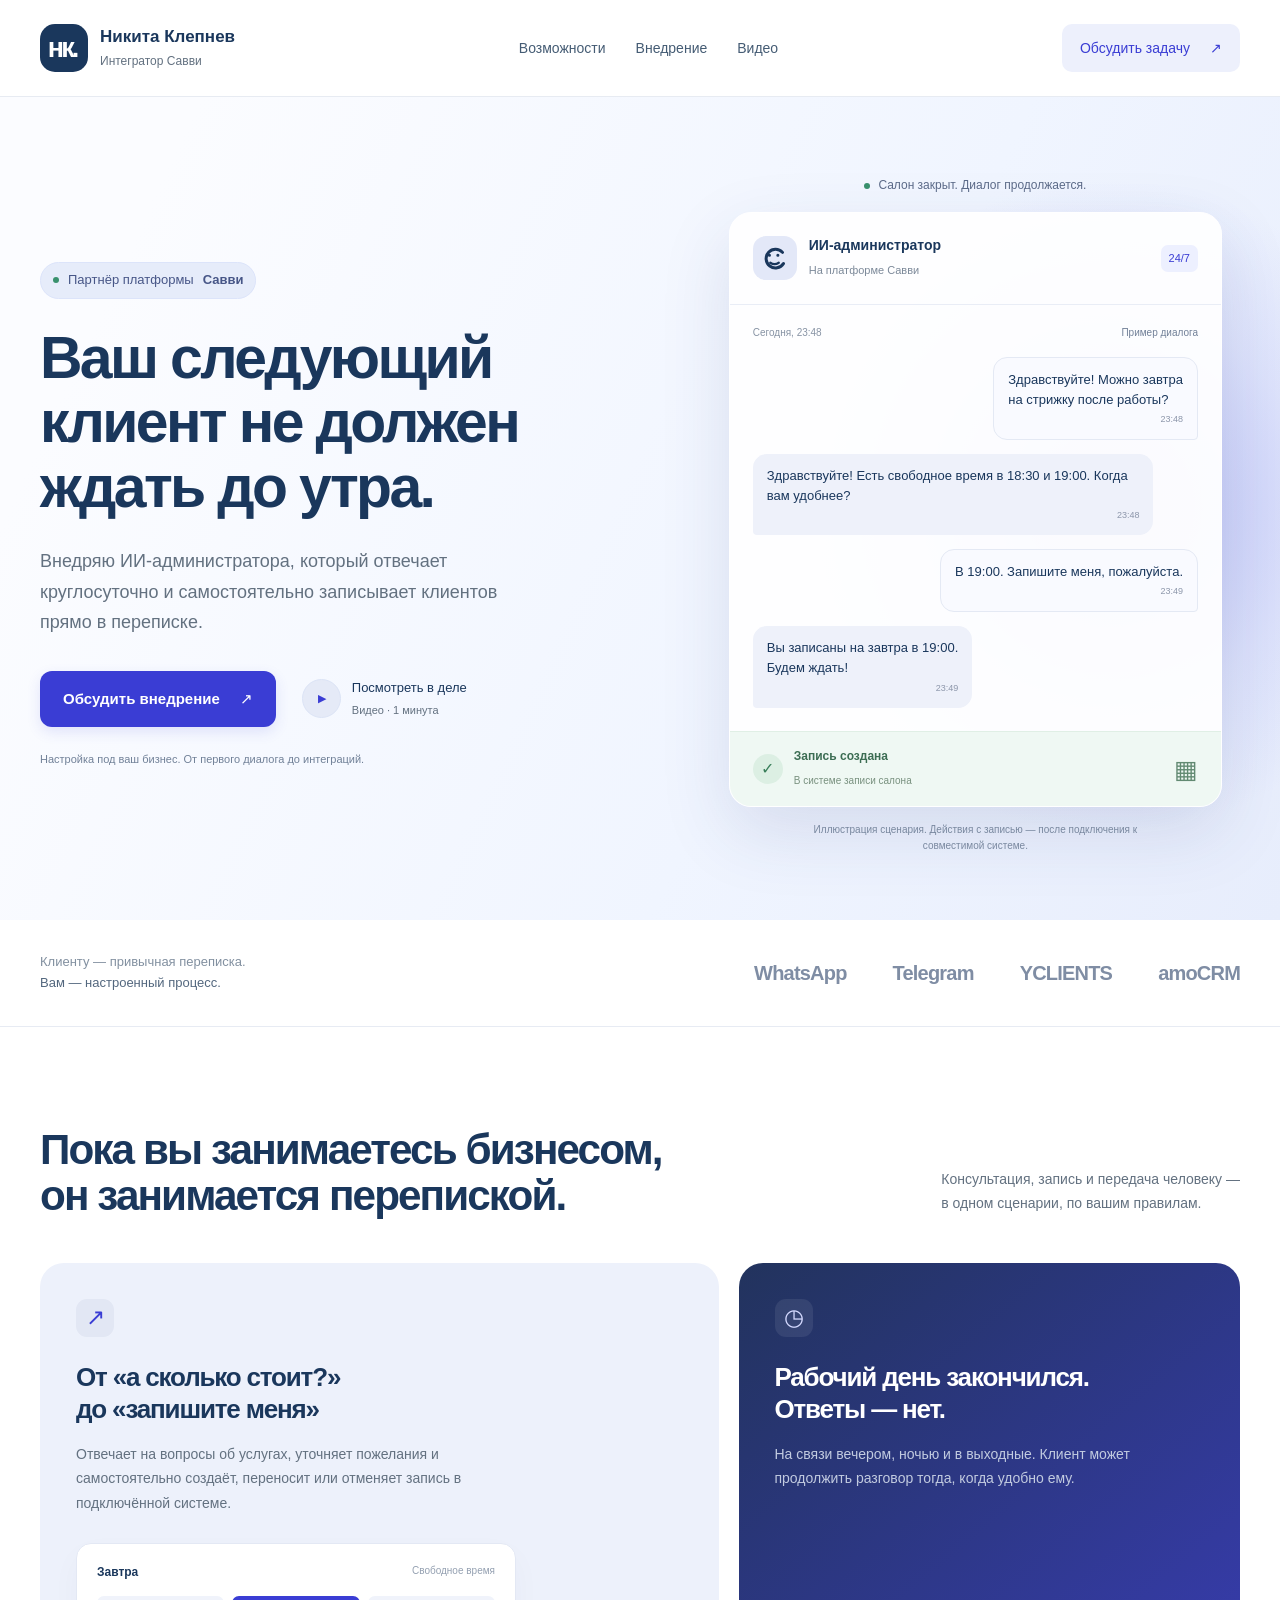
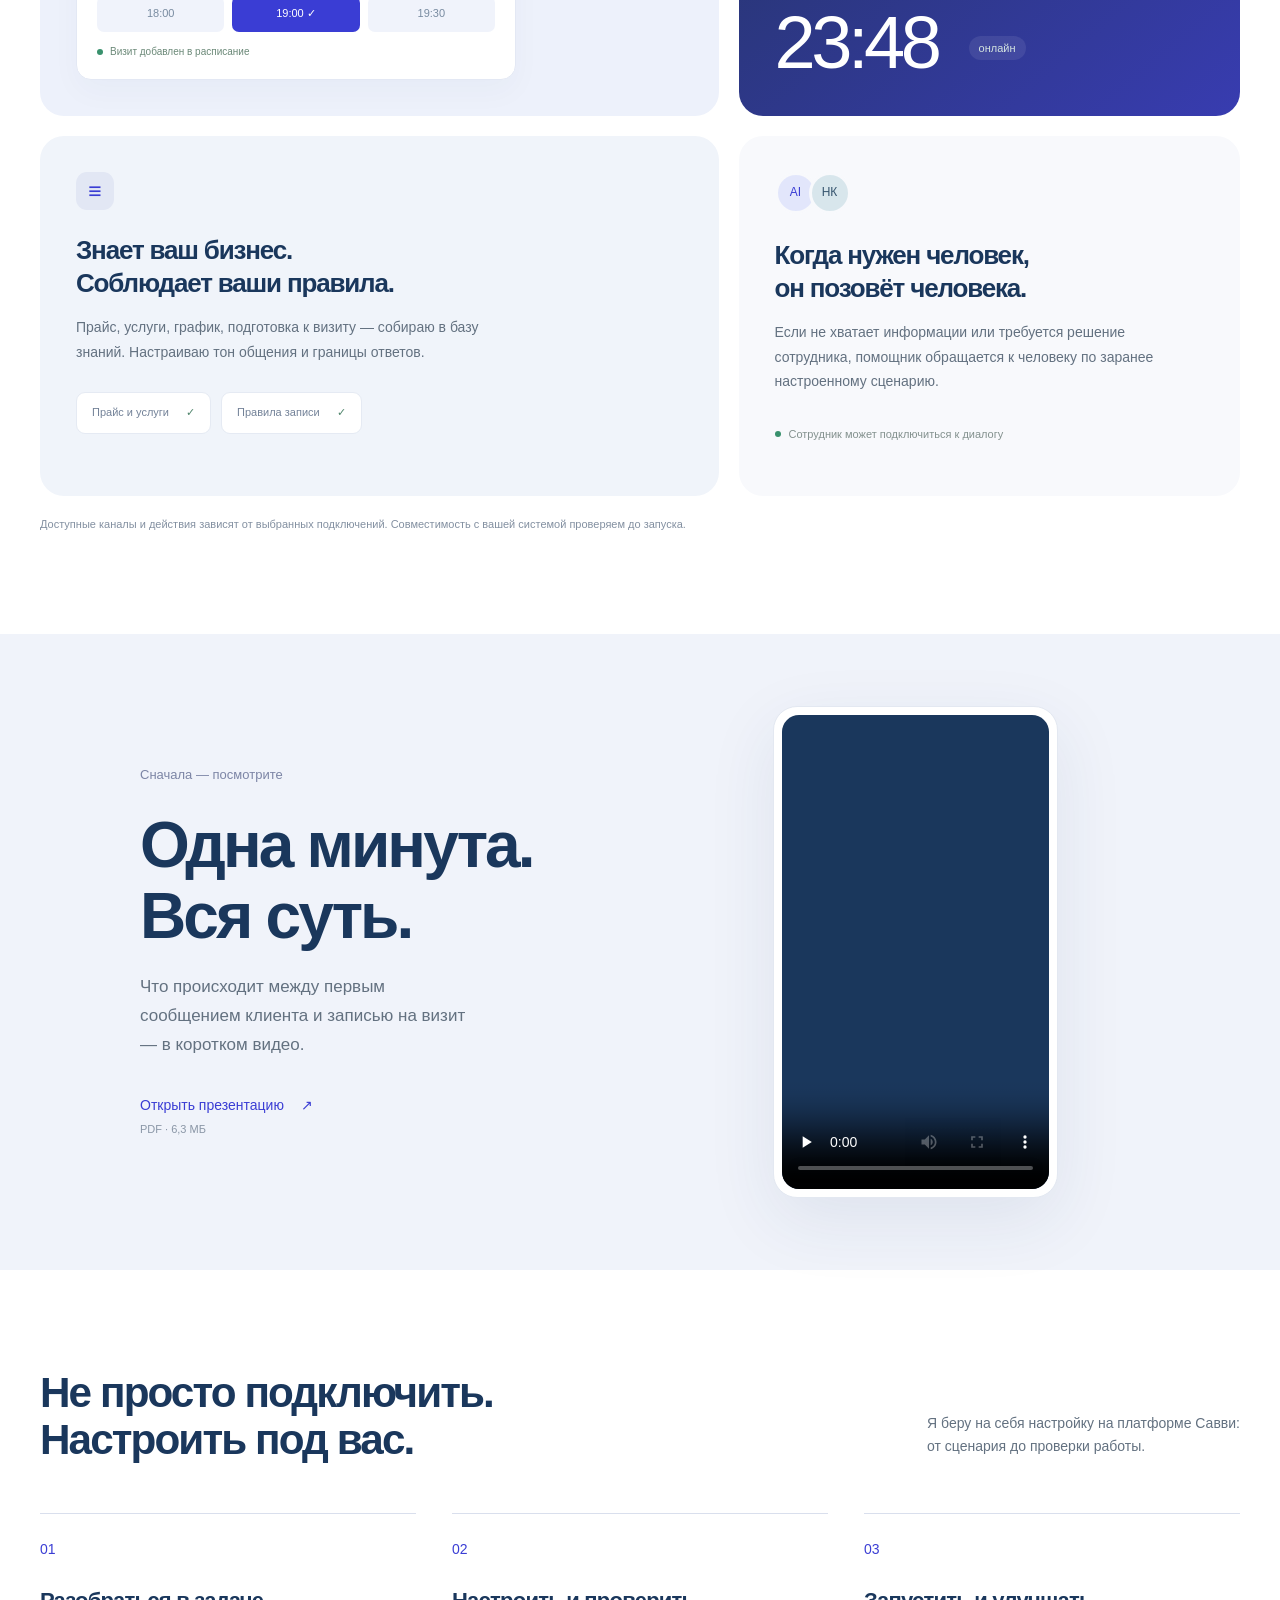
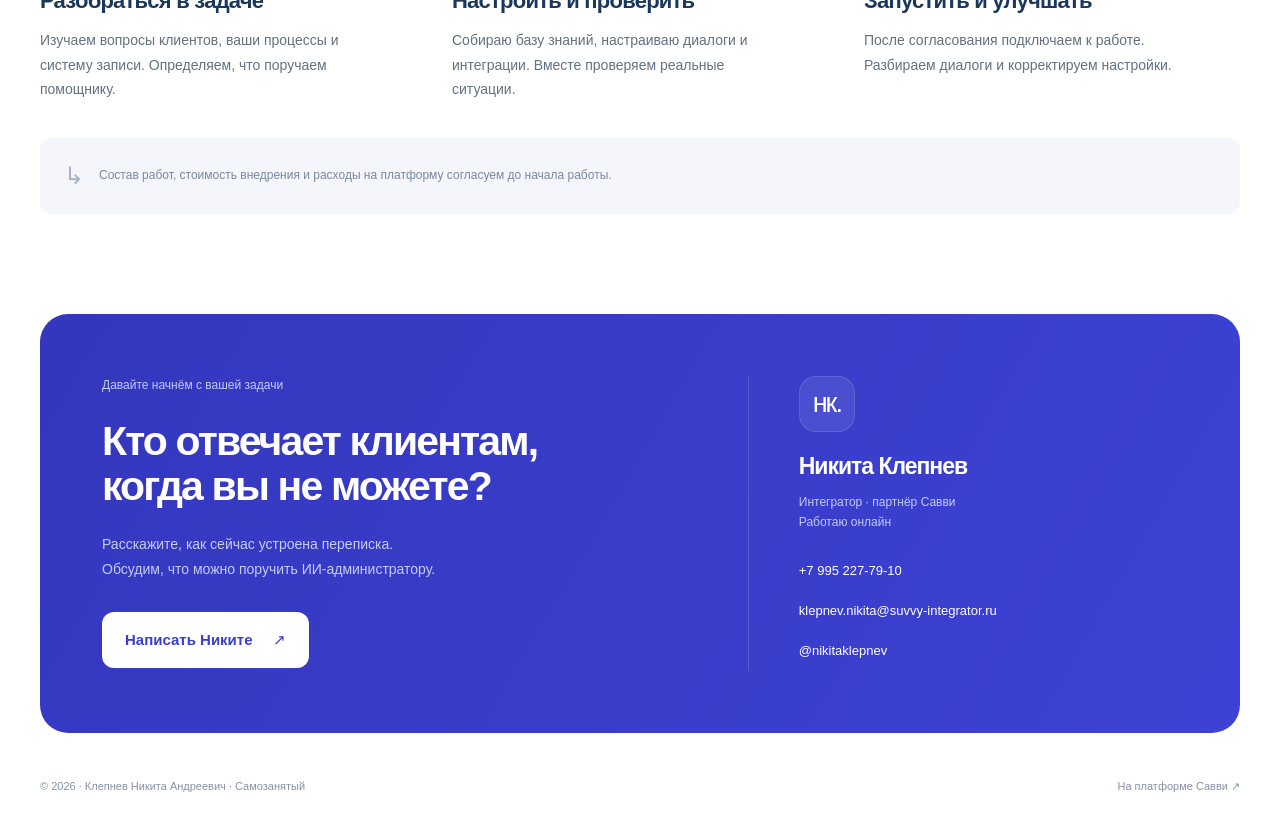
==== index.html @ eac0a766 "Add website page and styles" ====
<!doctype html>
<html lang="ru"><head>
<meta charset="utf-8"><meta name="viewport" content="width=device-width, initial-scale=1"><meta name="theme-color" content="#3a3dd4">
<meta name="description" content="Никита Клепнев — партнёр Савви. Внедрение ИИ-администраторов: круглосуточные ответы, запись в переписке и интеграции для бизнеса.">
<title>Никита Клепнев — внедрение ИИ-администраторов на Савви</title>
<link rel="icon" href="assets/icon.svg" type="image/svg+xml"><link rel="preload" href="assets/onest-cyrillic.woff2" as="font" type="font/woff2" crossorigin><link rel="stylesheet" href="style.css">
</head><body>
<a class="skip" href="#main">Перейти к содержимому</a>
<header class="header"><div class="shell nav"><a class="identity" href="#"><span class="monogram" aria-hidden="true">нк.</span><span>Никита Клепнев<small>Интегратор Савви</small></span></a><nav aria-label="Основная навигация"><a href="#possibilities">Возможности</a><a href="#approach">Внедрение</a><a href="#demo">Видео</a></nav><a class="nav-contact" href="https://t.me/nikitaklepnev" target="_blank" rel="noopener noreferrer">Обсудить задачу <span aria-hidden="true">↗</span></a></div></header>
<main id="main">
<section class="hero"><div class="shell hero-layout"><div class="hero-copy"><div class="partner"><span class="status-dot" aria-hidden="true"></span>Партнёр платформы <a href="https://suvvy.ai" target="_blank" rel="noopener noreferrer">Савви</a></div><h1>Ваш следующий<br>клиент не должен<br>ждать до утра.</h1><p class="hero-description">Внедряю ИИ-администратора, который отвечает круглосуточно и самостоятельно записывает клиентов прямо в переписке.</p><div class="hero-actions"><a class="button primary" href="https://t.me/nikitaklepnev" target="_blank" rel="noopener noreferrer">Обсудить внедрение <span aria-hidden="true">↗</span></a><a class="watch" href="#demo"><span class="play-small" aria-hidden="true">▶</span><span>Посмотреть в деле<small>Видео · 1 минута</small></span></a></div><div class="hero-caption">Настройка под ваш бизнес. От первого диалога до интеграций.</div></div>
<div class="hero-product"><div class="orbit-label"><span class="status-dot" aria-hidden="true"></span>Салон закрыт. Диалог продолжается.</div><div class="product-window"><div class="window-top"><div class="agent-icon" aria-hidden="true"><svg viewBox="0 0 32 32" fill="none"><path d="M24 10a10 10 0 1 0 1 12M10 13h.1M19 13h.1" stroke="currentColor" stroke-width="3.2" stroke-linecap="round"/><path d="M11 21c3 2 6 2 9 0" stroke="currentColor" stroke-width="2.5" stroke-linecap="round"/></svg></div><div><strong>ИИ-администратор</strong><span>На платформе Савви</span></div><div class="online">24/7</div></div><div class="dialogue"><div class="message-meta">Сегодня, 23:48 <span>Пример диалога</span></div><div class="message customer">Здравствуйте! Можно завтра<br>на стрижку после работы?<time>23:48</time></div><div class="message assistant">Здравствуйте! Есть свободное время в 18:30 и 19:00. Когда вам удобнее?<time>23:48</time></div><div class="message customer">В 19:00. Запишите меня, пожалуйста.<time>23:49</time></div><div class="message assistant">Вы записаны на завтра в 19:00.<br>Будем ждать!<time>23:49</time></div></div><div class="booking"><span class="checkmark" aria-hidden="true">✓</span><div><strong>Запись создана</strong><span>В системе записи салона</span></div><span class="calendar-mark" aria-hidden="true">▦</span></div></div><p class="product-note">Иллюстрация сценария. Действия с записью — после подключения к совместимой системе.</p></div></div></section>
<div class="channel-band"><div class="shell channel-inner"><p>Клиенту — привычная переписка.<br><strong>Вам — настроенный процесс.</strong></p><div class="channels"><span>WhatsApp</span><span>Telegram</span><span>YCLIENTS</span><span>amoCRM</span></div></div></div>
<section class="shell section" id="possibilities"><div class="section-heading"><h2>Пока вы занимаетесь бизнесом,<br>он занимается перепиской.</h2><p>Консультация, запись и передача человеку —<br>в одном сценарии, по вашим правилам.</p></div><div class="feature-grid">
<article class="feature feature-wide"><div class="feature-copy"><span class="feature-icon" aria-hidden="true">↗</span><h3>От «а сколько стоит?»<br>до «запишите меня»</h3><p>Отвечает на вопросы об услугах, уточняет пожелания и самостоятельно создаёт, переносит или отменяет запись в подключённой системе.</p></div><div class="schedule" aria-hidden="true"><div class="schedule-heading"><span>Завтра</span><span>Свободное время</span></div><div class="slots"><span>18:00</span><span class="chosen">19:00 ✓</span><span>19:30</span></div><div class="schedule-line"><span class="status-dot"></span>Визит добавлен в расписание</div></div></article>
<article class="feature night"><span class="feature-icon" aria-hidden="true">◷</span><h3>Рабочий день закончился.<br>Ответы — нет.</h3><p>На связи вечером, ночью и в выходные. Клиент может продолжить разговор тогда, когда удобно ему.</p><div class="night-time" aria-hidden="true">23:48 <span>онлайн</span></div></article>
<article class="feature knowledge"><span class="feature-icon" aria-hidden="true">≡</span><h3>Знает ваш бизнес.<br>Соблюдает ваши правила.</h3><p>Прайс, услуги, график, подготовка к визиту — собираю в базу знаний. Настраиваю тон общения и границы ответов.</p><div class="document-stack" aria-hidden="true"><span>Прайс и услуги <i>✓</i></span><span>Правила записи <i>✓</i></span></div></article>
<article class="feature human"><div class="human-mark" aria-hidden="true"><span>AI</span><span>НК</span></div><h3>Когда нужен человек,<br>он позовёт человека.</h3><p>Если не хватает информации или требуется решение сотрудника, помощник обращается к человеку по заранее настроенному сценарию.</p><div class="handover"><span class="status-dot" aria-hidden="true"></span>Сотрудник может подключиться к диалогу</div></article></div><p class="integration-note">Доступные каналы и действия зависят от выбранных подключений. Совместимость с вашей системой проверяем до запуска.</p></section>
<section class="video-section" id="demo"><div class="shell video-layout"><div><div class="section-kicker">Сначала — посмотрите</div><h2>Одна минута.<br>Вся суть.</h2><p>Что происходит между первым сообщением клиента и записью на визит — в коротком видео.</p><a class="text-link" href="assets/savvi-presentation.pdf" target="_blank" rel="noopener noreferrer">Открыть презентацию <span aria-hidden="true">↗</span><small>PDF · 6,3 МБ</small></a></div><div class="video-frame"><video controls playsinline preload="none" aria-label="Видео об ИИ-администраторе Савви" poster="assets/video-poster.svg"><source src="assets/savvi-demo.mp4" type="video/mp4">Ваш браузер не поддерживает видео. <a href="assets/savvi-demo.mp4">Скачать видео</a></video></div></div></section>
<section class="shell section approach" id="approach"><div class="section-heading"><h2>Не просто подключить.<br>Настроить под вас.</h2><p>Я беру на себя настройку на платформе Савви:<br>от сценария до проверки работы.</p></div><ol class="steps"><li><span class="step-number">01</span><h3>Разобраться в задаче</h3><p>Изучаем вопросы клиентов, ваши процессы и систему записи. Определяем, что поручаем помощнику.</p></li><li><span class="step-number">02</span><h3>Настроить и проверить</h3><p>Собираю базу знаний, настраиваю диалоги и интеграции. Вместе проверяем реальные ситуации.</p></li><li><span class="step-number">03</span><h3>Запустить и улучшать</h3><p>После согласования подключаем к работе. Разбираем диалоги и корректируем настройки.</p></li></ol><div class="scope-note"><span aria-hidden="true">↳</span><p>Состав работ, стоимость внедрения и расходы на платформу согласуем до начала работы.</p></div></section>
<section class="shell contact-section" id="contacts"><div class="contact-panel"><div class="contact-main"><div class="section-kicker">Давайте начнём с вашей задачи</div><h2>Кто отвечает клиентам,<br>когда вы не можете?</h2><p>Расскажите, как сейчас устроена переписка.<br>Обсудим, что можно поручить ИИ-администратору.</p><a class="button light" href="https://t.me/nikitaklepnev" target="_blank" rel="noopener noreferrer">Написать Никите <span aria-hidden="true">↗</span></a></div><div class="contact-person"><div class="person-monogram" aria-hidden="true">нк.</div><h3>Никита Клепнев</h3><p>Интегратор · партнёр Савви<br>Работаю онлайн</p><a href="tel:+79952277910">+7 995 227-79-10</a><a href="mailto:klepnev.nikita@suvvy-integrator.ru">klepnev.nikita@<wbr>suvvy-integrator.ru</a><a href="https://t.me/nikitaklepnev" target="_blank" rel="noopener noreferrer">@nikitaklepnev</a></div></div></section>
</main><footer class="shell footer"><span>© 2026 · Клепнев Никита Андреевич · Самозанятый</span><a href="https://suvvy.ai" target="_blank" rel="noopener noreferrer">На платформе Савви ↗</a></footer></body></html>
---- style.css ----
@font-face{font-family:Onest;src:url('assets/onest-cyrillic.woff2') format('woff2');font-weight:100 900;font-display:swap;unicode-range:U+0301,U+0400-045F,U+0490-0491,U+04B0-04B1,U+2116}
@font-face{font-family:Onest;src:url('assets/onest-latin.woff2') format('woff2');font-weight:100 900;font-display:swap}
:root{--ink:#1a375c;--accent:#3a3dd4;--accent-hover:#3032b4;--muted:#637180;--light:#f0f4fa;--lavender:#e3e8f8;--line:#dfe6f0;--white:#fff;--radius:24px;--shell:1240px}
*{box-sizing:border-box}html{scroll-behavior:smooth;scroll-padding-top:30px}body{margin:0;background:white;color:var(--ink);font:16px/1.6 Onest,Arial,sans-serif;-webkit-font-smoothing:antialiased}a{color:inherit;text-decoration:none}button,a{-webkit-tap-highlight-color:transparent}a:focus-visible,video:focus-visible{outline:3px solid #e39d2d;outline-offset:5px}::selection{background:#dce0ff}h1,h2,h3,p{margin:0}h1,h2,h3{letter-spacing:-.045em;line-height:1.1;font-weight:550}h1{font-size:clamp(46px,4.6vw,68px)}h2{font-size:clamp(33px,3.3vw,48px)}h3{font-size:26px;line-height:1.25}.shell{width:min(var(--shell),calc(100% - 80px));margin-inline:auto}.skip{position:fixed;top:8px;left:8px;z-index:10;background:var(--accent);color:white;padding:12px;transform:translateY(-150%)}.skip:focus{transform:none}.header{background:white;border-bottom:1px solid #e7ebf2}.nav{display:flex;align-items:center;justify-content:space-between;gap:30px;min-height:96px}.identity{display:flex;align-items:center;gap:12px;font-size:17px;font-weight:600;line-height:1.35}.identity small{display:block;font-size:12px;font-weight:400;color:var(--muted);margin-top:4px}.monogram{font-size:27px;background:var(--ink);color:white;width:48px;height:48px;border-radius:15px;display:grid;place-items:center;letter-spacing:-3px;padding-right:4px}nav{display:flex;gap:30px;font-size:14px;color:#455c74}nav a:hover{color:var(--accent)}.nav-contact{font-size:14px;color:var(--accent);background:#edf0fc;border-radius:10px;padding:13px 18px;display:flex;gap:20px;min-height:48px;align-items:center}.nav-contact:hover{background:#e3e7fa}
.hero{position:relative;isolation:isolate;background:linear-gradient(115deg,#fbfcff 12%,#f0f5ff 62%,#e7edfc 100%);overflow:hidden}.hero:before{content:"";position:absolute;z-index:-1;right:-160px;top:80px;width:660px;height:660px;background:radial-gradient(ellipse,#6b6feb61 0,#969af22b 43%,transparent 70%)}.hero-layout{display:grid;grid-template-columns:1.12fr 1fr;gap:78px;padding-block:79px 66px;align-items:center}.partner{font-size:13px;display:inline-flex;align-items:center;gap:9px;padding:7px 12px;background:#e6ecfa;border:1px solid #dce4fa;border-radius:20px;color:#475687;margin-bottom:27px}.partner a{font-weight:650}.status-dot{display:inline-block;flex:none;width:6px;height:6px;border-radius:50%;background:#39916d}.hero-description{font-size:18px;line-height:1.7;color:var(--muted);max-width:500px;margin-top:26px}.hero-actions{display:flex;gap:26px;align-items:center;margin-top:33px}.button{display:inline-flex;justify-content:center;align-items:center;gap:20px;min-height:56px;padding:15px 23px;border-radius:12px;font-size:15px;font-weight:550;transition:background .18s}.primary{color:white;background:var(--accent);box-shadow:0 5px 14px #3a3dd420}.primary:hover{background:var(--accent-hover)}.watch{display:flex;align-items:center;gap:11px;font-size:13px;min-height:48px}.watch small{display:block;color:var(--muted);font-size:11px;margin-top:3px}.play-small{height:39px;width:39px;background:#e5eaf7;border:1px solid #dce4f6;display:grid;place-items:center;border-radius:50%;font-size:11px;color:var(--accent);padding-left:2px}.hero-caption{font-size:11px;color:#718198;margin-top:24px;max-width:490px}.hero-product{position:relative;padding:0 18px}.orbit-label{display:flex;gap:8px;align-items:center;justify-content:center;font-size:12px;color:#5c6b89;margin-bottom:17px}.product-window{background:#ffffffed;border:1px solid white;border-radius:22px;box-shadow:0 25px 70px #2c3b7d21;overflow:hidden;position:relative}.window-top{display:flex;gap:12px;align-items:center;padding:22px 23px;border-bottom:1px solid #e9edf6}.agent-icon{background:var(--lavender);color:var(--ink);height:44px;width:44px;border-radius:13px;padding:7px}.agent-icon svg{width:100%;height:100%}.window-top strong{font-size:14px;display:block;line-height:1.5}.window-top span{font-size:11px;color:#7c8999}.online{font-size:11px;color:var(--accent);background:#edf0ff;border-radius:7px;padding:5px 8px;margin-left:auto}.dialogue{display:flex;flex-direction:column;gap:14px;padding:20px 23px 23px}.message-meta{display:flex;justify-content:space-between;font-size:10px;color:#8793a4;margin-bottom:2px}.message-meta span{color:#718098}.message{font-size:13px;line-height:1.55;max-width:90%;padding:12px 14px;border-radius:14px}.message time{display:block;font-size:9px;text-align:right;margin-top:3px;color:#8c96aa}.customer{align-self:flex-end;background:#f9faff;border:1px solid #e4e9f4;border-bottom-right-radius:4px}.assistant{align-self:flex-start;background:#eef1fa;border-bottom-left-radius:4px}.booking{display:flex;gap:11px;align-items:center;background:#eff8f3;border-top:1px solid #e0efe5;padding:15px 23px}.checkmark{height:30px;width:30px;display:grid;place-items:center;background:#dcefe3;color:#387e59;border-radius:50%}.booking strong{font-size:12px;display:block;font-weight:550;color:#3c6d53}.booking span:not(.checkmark):not(.calendar-mark){font-size:10px;color:#79917f}.calendar-mark{margin-left:auto;color:#628a72;font-size:25px}.product-note{font-size:10px;line-height:1.6;text-align:center;color:#7e8da2;max-width:350px;margin:15px auto 0}
.channel-band{border-bottom:1px solid #e7ebf3;background:#fff}.channel-inner{display:flex;justify-content:space-between;align-items:center;gap:28px;padding-block:32px}.channel-inner p{font-size:13px;color:#8290a0;line-height:1.6}.channel-inner strong{color:#53677e;font-weight:450}.channels{display:flex;align-items:center;gap:46px;color:#7f8da4;font-size:20px;font-weight:550;letter-spacing:-.04em}.section{padding-block:100px}.section-heading{display:flex;justify-content:space-between;gap:35px;align-items:flex-end;margin-bottom:43px}.section-heading p{font-size:14px;color:var(--muted);padding-bottom:4px;line-height:1.7}.feature-grid{display:grid;grid-template-columns:1.15fr .85fr;gap:20px}.feature{padding:36px;border-radius:var(--radius);background:var(--light);overflow:hidden}.feature p{font-size:14px;line-height:1.75;color:var(--muted);margin-top:16px;max-width:440px}.feature-icon{display:grid;place-items:center;width:38px;height:38px;background:#e2e7f4;color:var(--accent);border-radius:11px;font-size:23px;margin-bottom:24px}.feature-wide{background:#edf1fb;display:grid;grid-template-columns:1fr;min-height:380px}.feature-wide .feature-copy{max-width:470px}.schedule{background:white;border-radius:15px;border:1px solid #e3e8f4;padding:19px 20px;margin-top:28px;width:100%;max-width:440px;box-shadow:0 12px 30px #19375b08}.schedule-heading{display:flex;justify-content:space-between;font-size:12px;font-weight:550}.schedule-heading span+span{color:#94a0b1;font-size:10px;font-weight:400}.slots{display:flex;gap:8px;margin-top:14px}.slots>span{font-size:11px;flex:1;padding:9px 6px;border-radius:7px;background:#f0f3fb;text-align:center;color:#788ba0}.slots .chosen{background:var(--accent);color:white}.schedule-line{display:flex;align-items:center;gap:7px;margin-top:12px;font-size:10px;color:#6b8978}.night{background:linear-gradient(140deg,#22335d,#383cb0);color:#fff;display:flex;flex-direction:column;min-height:380px}.night .feature-icon{background:#ffffff14;color:#d5daff}.night p{color:#c2cbe0}.night-time{font-size:74px;font-weight:300;letter-spacing:-.06em;margin-top:auto;padding-top:30px;line-height:1}.night-time span{font-size:11px;letter-spacing:0;background:#ffffff15;padding:6px 10px;border-radius:15px;vertical-align:middle;color:#d4e4df;margin-left:15px}.knowledge{min-height:360px}.document-stack{display:flex;gap:10px;margin-top:28px;flex-wrap:wrap}.document-stack span{font-size:11px;background:white;padding:11px 15px;border:1px solid #e5eaf3;border-radius:9px;color:#738298}.document-stack i{font-style:normal;color:#50856c;margin-left:14px}.human{background:#f8f9fc;min-height:360px}.human-mark{display:flex;align-items:center;margin-bottom:25px}.human-mark span{display:grid;place-items:center;height:42px;width:42px;border-radius:50%;font-size:12px;border:3px solid #f8f9fc;background:#e2e6fb;color:var(--accent)}.human-mark span+span{margin-left:-8px;background:#d8e6ec;color:#36556e}.handover{display:flex;gap:8px;align-items:center;font-size:11px;color:#83918e;margin-top:32px;line-height:1.5}.integration-note{font-size:11px;color:#8390a1;margin-top:20px;max-width:680px}
.video-section{background:#f0f3fa;padding-block:72px}.video-layout{display:grid;grid-template-columns:1fr 1fr;gap:100px;align-items:center;max-width:1000px}.section-kicker{font-size:13px;color:#7c85a5;margin-bottom:24px}.video-layout h2{font-size:64px}.video-layout p{font-size:17px;color:var(--muted);line-height:1.7;margin-top:22px;max-width:340px}.text-link{display:block;font-size:14px;color:var(--accent);margin-top:34px;min-height:44px}.text-link>span{margin-left:13px}.text-link small{display:block;font-size:11px;color:#8a96a6;margin-top:5px}.video-frame{margin-inline:auto;max-width:285px;width:100%;padding:8px;background:white;border:1px solid #e3e8f1;border-radius:24px;box-shadow:0 22px 70px #243d6a16;line-height:0}.video-frame video{width:100%;aspect-ratio:9/16;object-fit:cover;border-radius:17px;background:var(--ink)}.steps{display:grid;grid-template-columns:repeat(3,1fr);gap:36px;list-style:none;padding:0;margin:50px 0 0}.steps li{border-top:1px solid #d9dfed;padding-top:24px}.step-number{display:block;font-size:14px;color:var(--accent);margin-bottom:26px}.steps h3{font-size:22px;letter-spacing:-.035em}.steps p{font-size:14px;line-height:1.75;color:var(--muted);margin-top:14px;max-width:330px}.scope-note{display:flex;align-items:center;gap:15px;padding:19px 24px;background:#f4f6fc;border-radius:12px;color:#79889e;margin-top:36px;font-size:12px}.scope-note>span{font-size:24px;color:#a9b1c6}.contact-section{padding-bottom:45px}.contact-panel{background:linear-gradient(120deg,#3437bd,#3e42d4);color:white;border-radius:28px;padding:62px;display:grid;grid-template-columns:1.35fr 1fr;gap:65px;position:relative;overflow:hidden}.contact-main h2{font-size:clamp(32px,3.2vw,45px)}.contact-main .section-kicker{color:#c4c9ff;font-size:12px}.contact-main p{font-size:14px;color:#c6ccf9;margin-top:23px;line-height:1.8}.light{background:white;color:var(--accent);margin-top:29px}.light:hover{background:#eef0ff}.contact-person{padding-left:50px;border-left:1px solid #ffffff26;display:flex;align-items:flex-start;flex-direction:column;justify-content:center}.person-monogram{height:56px;width:56px;display:grid;place-items:center;border-radius:17px;background:#ffffff17;border:1px solid #ffffff1f;font-size:27px;letter-spacing:-2px;margin-bottom:20px}.contact-person h3{font-size:23px}.contact-person p{font-size:12px;line-height:1.7;color:#c2c9fa;margin-block:11px 18px}.contact-person a{font-size:13px;line-height:1.5;min-height:40px;display:flex;align-items:center;flex-wrap:wrap}.contact-person a:hover{text-decoration:underline;text-underline-offset:5px}.footer{display:flex;justify-content:space-between;gap:20px;font-size:11px;color:#8792a3;padding-block:0 30px}.footer a{min-height:24px}
@media(min-width:1500px){.hero-layout{padding-block:92px 80px}.hero-description{font-size:19px}.product-window{max-width:470px;margin:auto}}
@media(max-width:1050px){.shell{width:calc(100% - 48px)}.nav{gap:20px}nav{gap:20px}.hero-layout{gap:30px;padding-block:60px}.hero-product{padding-inline:0}h1{font-size:53px}.hero-description{font-size:16px}.hero-actions{gap:15px;flex-wrap:wrap}.channels{gap:24px;font-size:17px}.section-heading{align-items:flex-start}.section-heading p{max-width:280px}.section-heading br{display:none}.contact-panel{padding:42px;gap:35px}.contact-person{padding-left:30px}.feature{padding:29px}.video-layout{gap:50px}}
@media(max-width:760px){.shell{width:calc(100% - 40px)}.nav{min-height:82px}.identity{font-size:14px;gap:9px}.identity small{font-size:10px}.monogram{width:39px;height:39px;font-size:24px;border-radius:12px}.nav nav{display:none}.nav-contact{font-size:12px;padding:10px 12px;gap:12px;min-height:44px}.hero-layout{grid-template-columns:1fr;gap:42px;padding-block:45px 36px}.hero-copy{max-width:560px}h1{font-size:clamp(41px,7.5vw,58px)}.hero-description{max-width:470px}.hero-caption{margin-top:19px}.hero-product{width:min(100%,430px);margin:auto}.hero:before{right:-320px;top:480px}.partner{margin-bottom:23px;font-size:11px}.hero-actions{margin-top:27px;gap:20px}.channel-inner{flex-direction:column;align-items:flex-start;gap:20px;padding-block:25px}.channel-inner p br{display:none}.channels{justify-content:space-between;width:100%;gap:12px;font-size:16px}.section{padding-block:65px}.section-heading{display:block;margin-bottom:30px}.section-heading h2{font-size:34px;max-width:520px}.section-heading p{max-width:460px;margin-top:18px}.feature-grid{grid-template-columns:1fr;gap:16px}.feature{padding:29px;min-height:0}.feature h3{font-size:25px}.feature p{font-size:14px}.night-time{font-size:64px;padding-top:38px}.video-layout{grid-template-columns:1fr;gap:34px}.video-layout h2{font-size:50px}.video-layout>div:first-child{max-width:460px}.video-layout p{max-width:420px;font-size:16px}.video-layout .section-kicker{margin-bottom:18px}.video-section{padding-block:52px}.video-frame{max-width:285px}.steps{grid-template-columns:1fr;gap:27px;margin-top:32px}.steps li{display:grid;grid-template-columns:33px 1fr;gap:0 14px;padding-top:24px}.step-number{margin:0}.steps p{grid-column:2;max-width:none;margin-top:11px}.steps h3{font-size:22px}.scope-note{padding:17px 20px;font-size:11px;line-height:1.7}.contact-panel{grid-template-columns:1fr;padding:32px 27px;gap:36px;border-radius:23px}.contact-main h2{font-size:33px}.contact-main h2 br{display:none}.contact-person{border-left:0;border-top:1px solid #ffffff26;padding:28px 0 0}.contact-main p br{display:none}.contact-person a{min-height:44px}.contact-person p{margin-bottom:12px}.person-monogram{display:none}.footer{flex-direction:column;gap:10px;font-size:10px}.contact-section{padding-bottom:28px}}
@media(max-width:380px){.shell{width:calc(100% - 32px)}.nav-contact{font-size:11px}.nav-contact span{display:none}h1{font-size:38px;letter-spacing:-.05em}.hero-actions{gap:18px}.hero-actions .button{width:100%}.channels{flex-wrap:wrap;gap:15px 24px;font-size:15px}.message{font-size:12px}.window-top{padding:18px}.dialogue{padding:18px;gap:12px}.booking{padding:15px 18px}.feature{padding:25px}.contact-panel{padding:29px 23px}.contact-main h2{font-size:31px}}
@media(prefers-reduced-motion:reduce){html{scroll-behavior:auto}*{transition:none!important}}
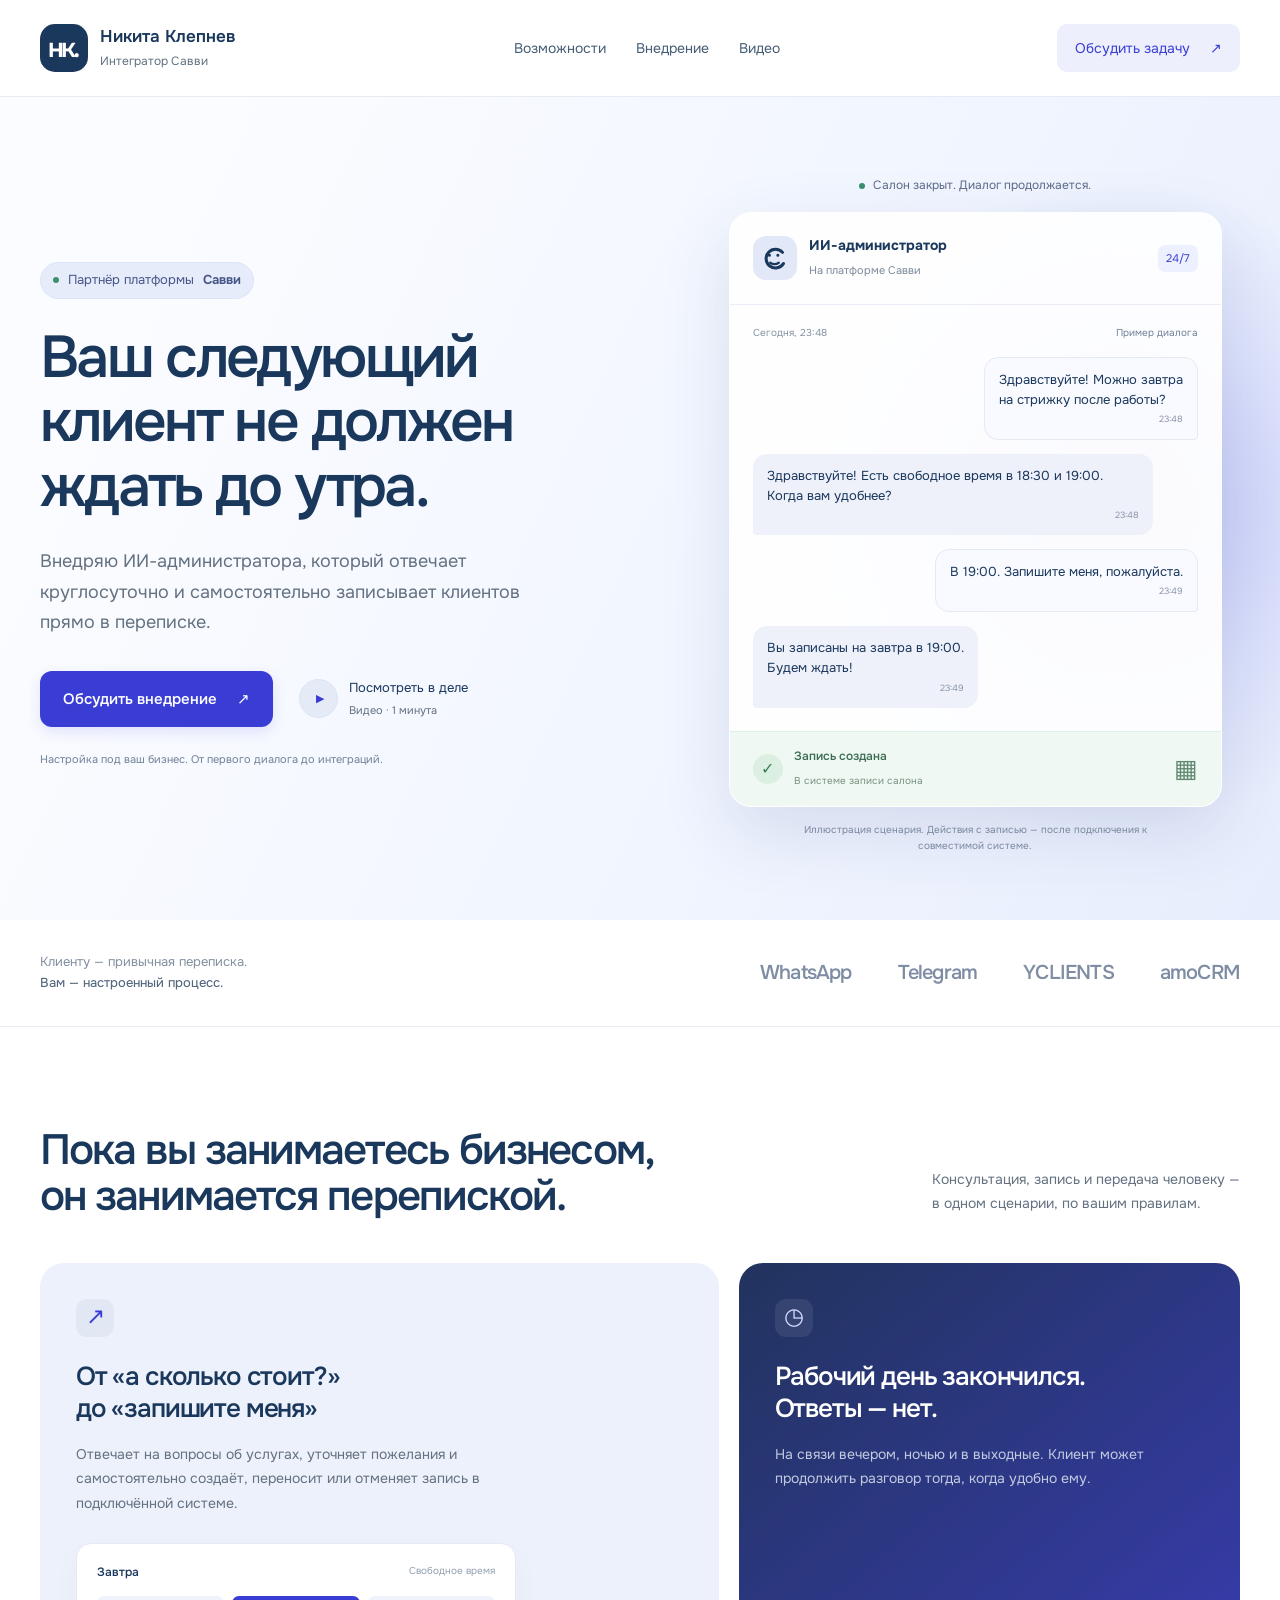
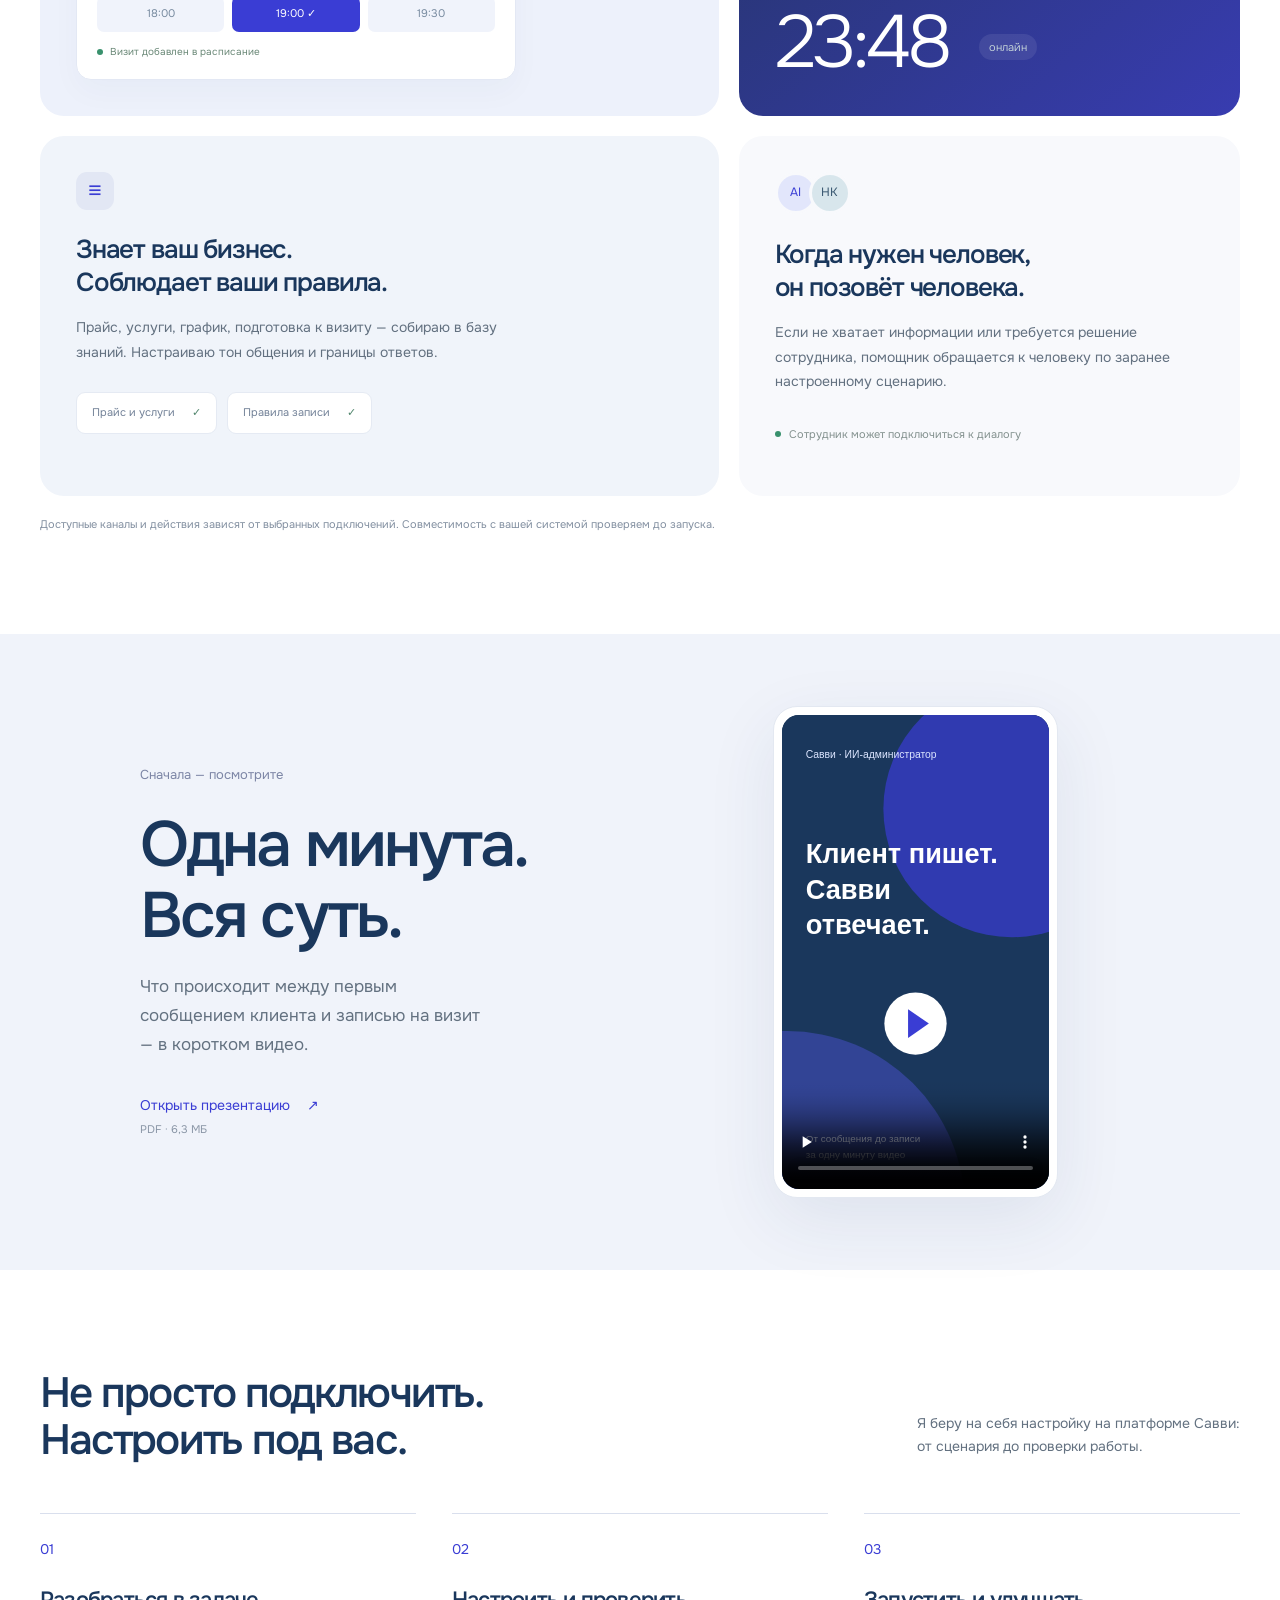
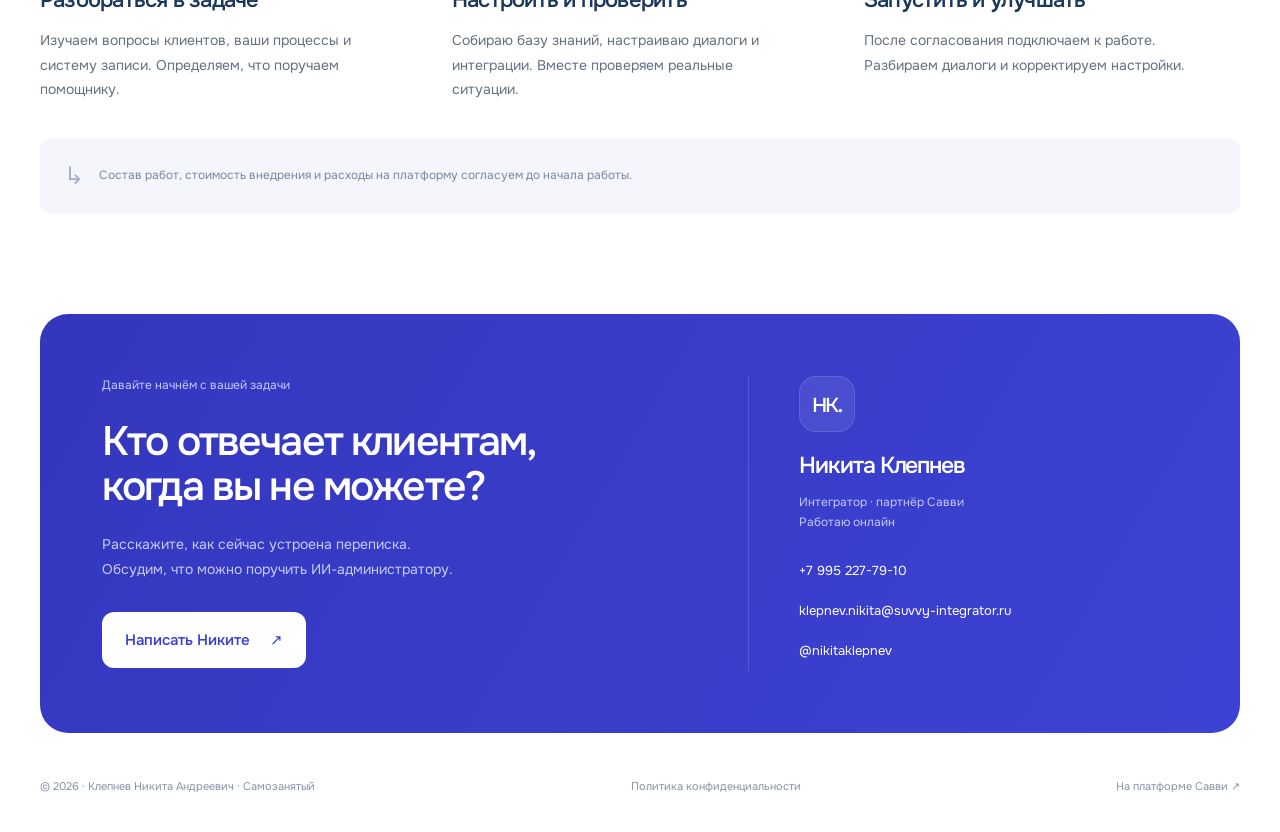
==== commit 724f485c: "Publish privacy policy and add website footer link" ====
--- a/index.html
+++ b/index.html
@@ -19,4 +19,4 @@
 <section class="video-section" id="demo"><div class="shell video-layout"><div><div class="section-kicker">Сначала — посмотрите</div><h2>Одна минута.<br>Вся суть.</h2><p>Что происходит между первым сообщением клиента и записью на визит — в коротком видео.</p><a class="text-link" href="assets/savvi-presentation.pdf" target="_blank" rel="noopener noreferrer">Открыть презентацию <span aria-hidden="true">↗</span><small>PDF · 6,3 МБ</small></a></div><div class="video-frame"><video controls playsinline preload="none" aria-label="Видео об ИИ-администраторе Савви" poster="assets/video-poster.svg"><source src="assets/savvi-demo.mp4" type="video/mp4">Ваш браузер не поддерживает видео. <a href="assets/savvi-demo.mp4">Скачать видео</a></video></div></div></section>
 <section class="shell section approach" id="approach"><div class="section-heading"><h2>Не просто подключить.<br>Настроить под вас.</h2><p>Я беру на себя настройку на платформе Савви:<br>от сценария до проверки работы.</p></div><ol class="steps"><li><span class="step-number">01</span><h3>Разобраться в задаче</h3><p>Изучаем вопросы клиентов, ваши процессы и систему записи. Определяем, что поручаем помощнику.</p></li><li><span class="step-number">02</span><h3>Настроить и проверить</h3><p>Собираю базу знаний, настраиваю диалоги и интеграции. Вместе проверяем реальные ситуации.</p></li><li><span class="step-number">03</span><h3>Запустить и улучшать</h3><p>После согласования подключаем к работе. Разбираем диалоги и корректируем настройки.</p></li></ol><div class="scope-note"><span aria-hidden="true">↳</span><p>Состав работ, стоимость внедрения и расходы на платформу согласуем до начала работы.</p></div></section>
 <section class="shell contact-section" id="contacts"><div class="contact-panel"><div class="contact-main"><div class="section-kicker">Давайте начнём с вашей задачи</div><h2>Кто отвечает клиентам,<br>когда вы не можете?</h2><p>Расскажите, как сейчас устроена переписка.<br>Обсудим, что можно поручить ИИ-администратору.</p><a class="button light" href="https://t.me/nikitaklepnev" target="_blank" rel="noopener noreferrer">Написать Никите <span aria-hidden="true">↗</span></a></div><div class="contact-person"><div class="person-monogram" aria-hidden="true">нк.</div><h3>Никита Клепнев</h3><p>Интегратор · партнёр Савви<br>Работаю онлайн</p><a href="tel:+79952277910">+7 995 227-79-10</a><a href="mailto:klepnev.nikita@suvvy-integrator.ru">klepnev.nikita@<wbr>suvvy-integrator.ru</a><a href="https://t.me/nikitaklepnev" target="_blank" rel="noopener noreferrer">@nikitaklepnev</a></div></div></section>
-</main><footer class="shell footer"><span>© 2026 · Клепнев Никита Андреевич · Самозанятый</span><a href="https://suvvy.ai" target="_blank" rel="noopener noreferrer">На платформе Савви ↗</a></footer></body></html>
+</main><footer class="shell footer"><span>© 2026 · Клепнев Никита Андреевич · Самозанятый</span><a href="privacy.html">Политика конфиденциальности</a><a href="https://suvvy.ai" target="_blank" rel="noopener noreferrer">На платформе Савви ↗</a></footer></body></html>
